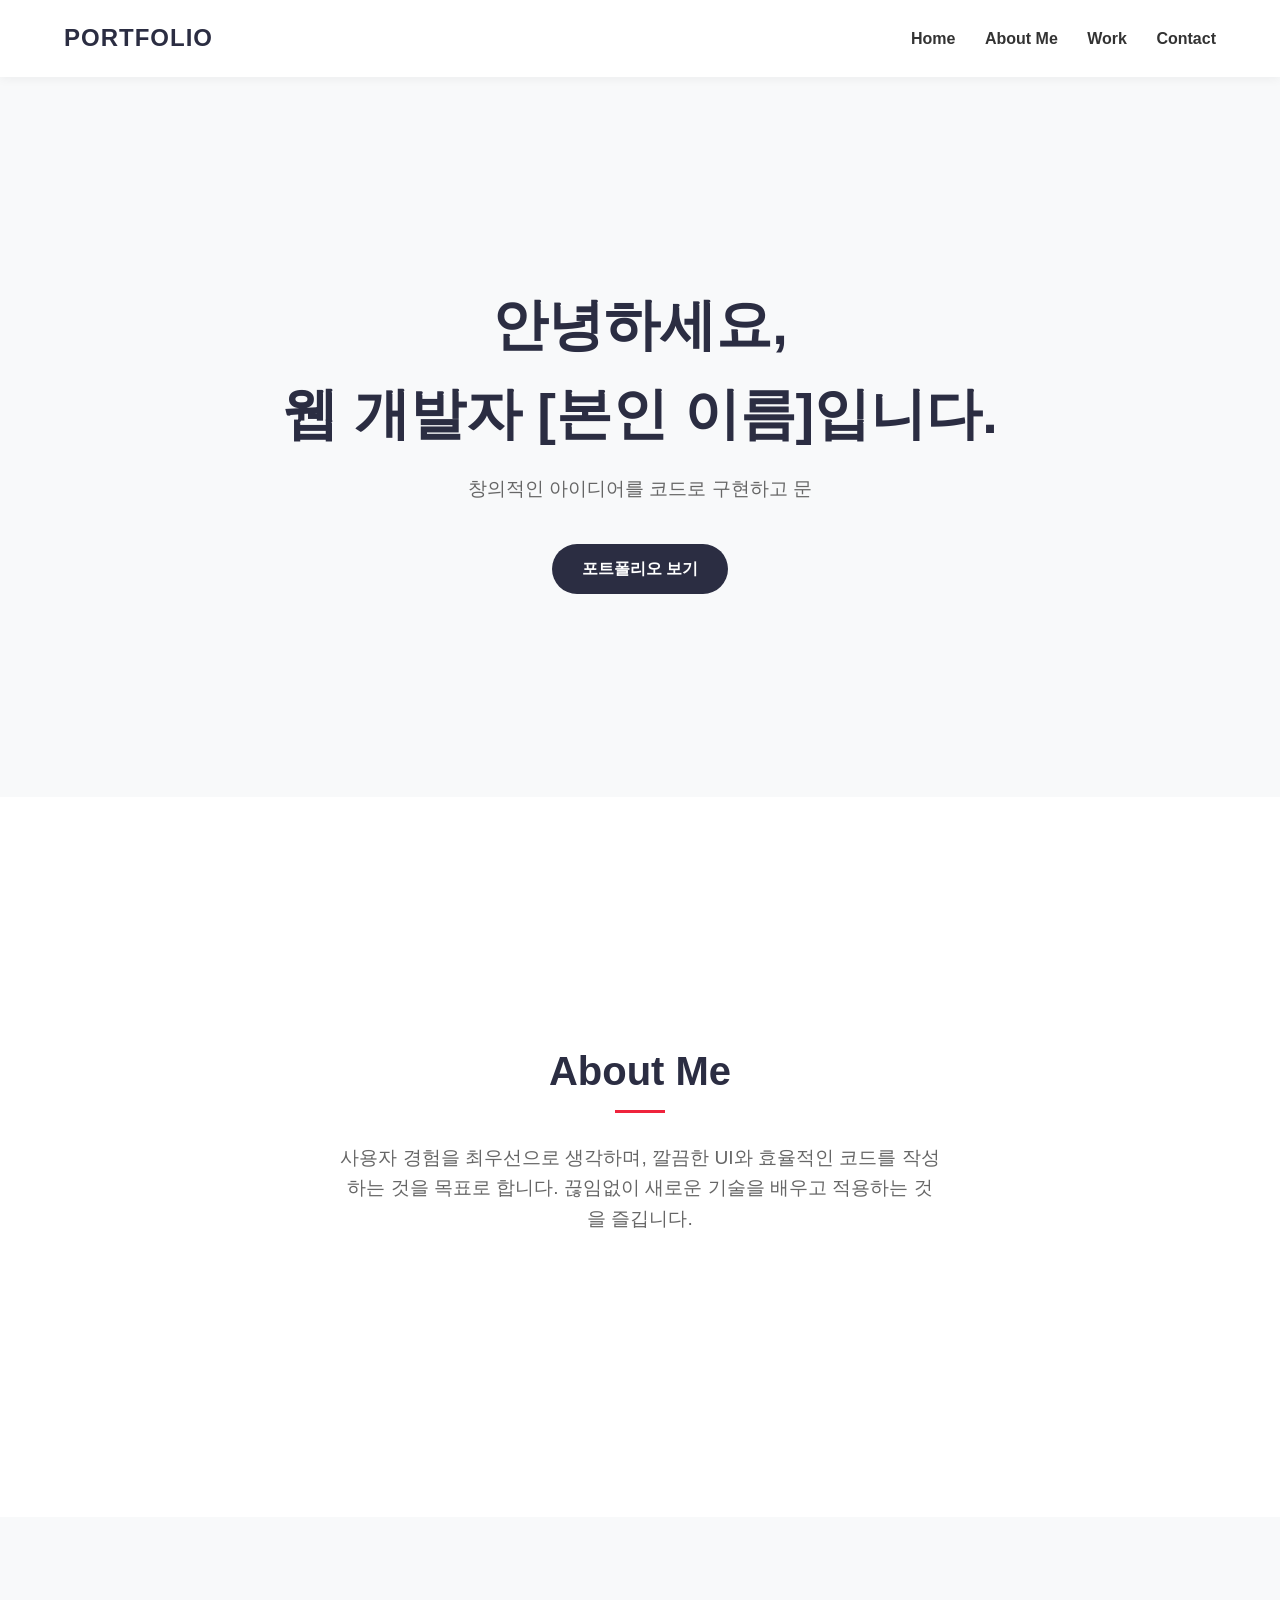
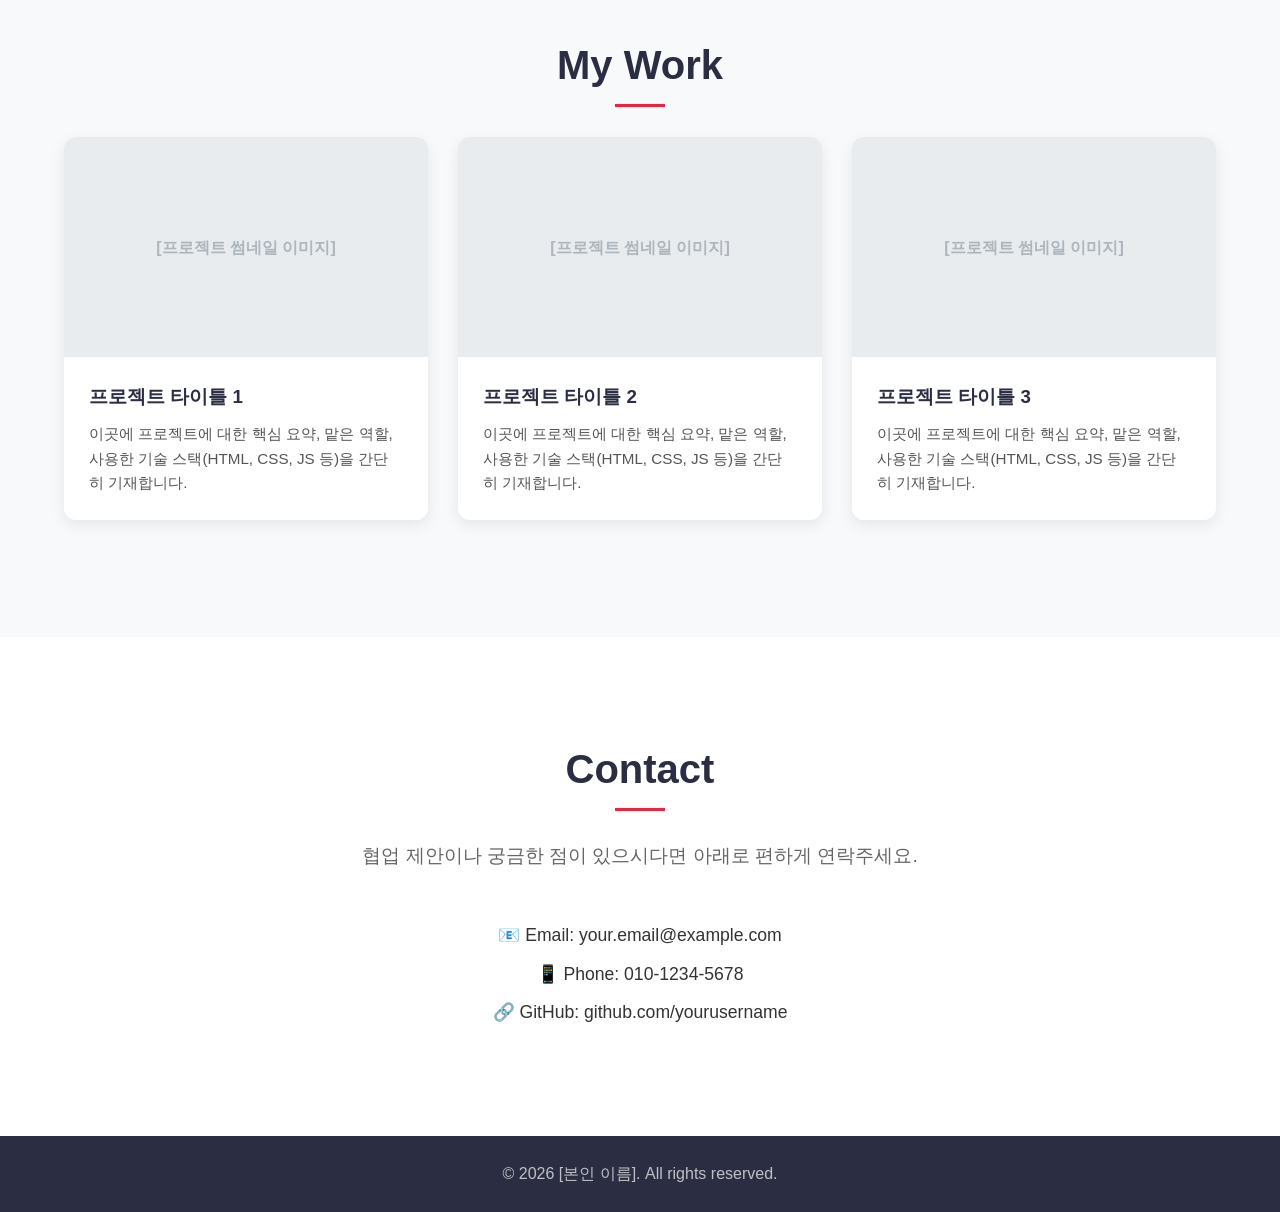
==== index.html @ bce21166 "Create index.html" ====
<!DOCTYPE html>
<html lang="ko">
<head>
    <meta charset="UTF-8">
    <meta name="viewport" content="width=device-width, initial-scale=1.0">
    <title>웹 포트폴리오</title>
    
    <style>
        /* 기본 설정 및 색상 변수 */
        :root {
            --primary-color: #2b2d42;
            --secondary-color: #8d99ae;
            --accent-color: #ef233c;
            --bg-color: #f8f9fa;
            --text-color: #333;
        }

        * {
            box-sizing: border-box;
            margin: 0;
            padding: 0;
        }

        body { 
            font-family: 'Helvetica Neue', Arial, sans-serif; 
            background-color: var(--bg-color); 
            color: var(--text-color); 
            line-height: 1.6; 
        }

        html { 
            /* 부드러운 스크롤 효과 */
            scroll-behavior: smooth; 
        }

        /* 네비게이션 바 (상단 고정) */
        header { 
            background: white; 
            padding: 1.2rem 5%; 
            display: flex; 
            justify-content: space-between; 
            align-items: center; 
            box-shadow: 0 2px 10px rgba(0,0,0,0.05); 
            position: sticky; 
            top: 0; 
            z-index: 1000; 
        }

        .logo { 
            font-size: 1.5rem; 
            font-weight: 800; 
            color: var(--primary-color); 
            text-decoration: none; 
            letter-spacing: 1px;
        }

        nav a { 
            margin-left: 25px; 
            text-decoration: none; 
            color: var(--text-color); 
            font-weight: 600; 
            transition: color 0.3s ease; 
        }

        nav a:hover { 
            color: var(--accent-color); 
        }

        /* 섹션 공통 스타일 */
        section { 
            padding: 100px 5%; 
            min-height: 80vh; 
            display: flex; 
            flex-direction: column; 
            justify-content: center; 
            align-items: center; 
            text-align: center; 
        }

        h1 { font-size: 3.5rem; margin-bottom: 15px; color: var(--primary-color); }
        h2 { font-size: 2.5rem; margin-bottom: 40px; color: var(--primary-color); position: relative;}
        h2::after {
            content: '';
            width: 50px;
            height: 3px;
            background: var(--accent-color);
            position: absolute;
            bottom: -10px;
            left: 50%;
            transform: translateX(-50%);
        }

        .subtitle { 
            font-size: 1.2rem; 
            color: #666; 
            max-width: 600px; 
            margin-bottom: 40px; 
        }

        /* 버튼 스타일 */
        .btn { 
            display: inline-block; 
            padding: 12px 30px; 
            background: var(--primary-color); 
            color: white; 
            text-decoration: none; 
            border-radius: 50px; 
            font-weight: bold;
            transition: background 0.3s, transform 0.2s; 
        }

        .btn:hover { 
            background: var(--accent-color); 
            transform: translateY(-3px);
        }

        /* 포트폴리오 갤러리 그리드 */
        .grid { 
            display: grid; 
            grid-template-columns: repeat(auto-fit, minmax(300px, 1fr)); 
            gap: 30px; 
            width: 100%; 
            max-width: 1200px; 
        }

        .card { 
            background: white; 
            border-radius: 12px; 
            overflow: hidden; 
            box-shadow: 0 5px 15px rgba(0,0,0,0.08); 
            transition: transform 0.3s ease, box-shadow 0.3s ease; 
            text-align: left;
        }

        .card:hover { 
            transform: translateY(-10px); 
            box-shadow: 0 10px 25px rgba(0,0,0,0.15);
        }

        .card-img-placeholder { 
            background: #e9ecef; 
            height: 220px; 
            display: flex; 
            align-items: center; 
            justify-content: center; 
            color: #adb5bd;
            font-weight: bold;
        }

        .card-content { padding: 25px; }
        .card-content h3 { margin-bottom: 10px; color: var(--primary-color); }
        .card-content p { font-size: 0.95rem; color: #555; }

        /* 연락처 및 푸터 */
        .contact-info p { margin: 10px 0; font-size: 1.1rem; }
        footer { 
            text-align: center; 
            padding: 25px; 
            background: var(--primary-color); 
            color: rgba(255,255,255,0.7); 
        }

        /* 반응형 모바일 화면 처리 */
        @media (max-width: 768px) {
            nav { display: none; /* 모바일에서는 간단히 숨김 처리 */ }
            h1 { font-size: 2.5rem; }
        }
    </style>
</head>
<body>

    <header>
        <a href="#" class="logo">PORTFOLIO</a>
        <nav>
            <a href="#home">Home</a>
            <a href="#about">About Me</a>
            <a href="#projects">Work</a>
            <a href="#contact">Contact</a>
        </nav>
    </header>

    <main>
        <section id="home">
            <h1>안녕하세요, <br>웹 개발자 <b>[본인 이름]</b>입니다.</h1>
            <p class="subtitle" id="typewriter"></p>
            <a href="#projects" class="btn">포트폴리오 보기</a>
        </section>

        <section id="about" style="background-color: white;">
            <h2>About Me</h2>
            <p class="subtitle">사용자 경험을 최우선으로 생각하며, 깔끔한 UI와 효율적인 코드를 작성하는 것을 목표로 합니다. 끊임없이 새로운 기술을 배우고 적용하는 것을 즐깁니다.</p>
        </section>

        <section id="projects">
            <h2>My Work</h2>
            <div class="grid">
                
                <div class="card">
                    <div class="card-img-placeholder">[프로젝트 썸네일 이미지]</div>
                    <div class="card-content">
                        <h3>프로젝트 타이틀 1</h3>
                        <p>이곳에 프로젝트에 대한 핵심 요약, 맡은 역할, 사용한 기술 스택(HTML, CSS, JS 등)을 간단히 기재합니다.</p>
                    </div>
                </div>

                <div class="card">
                    <div class="card-img-placeholder">[프로젝트 썸네일 이미지]</div>
                    <div class="card-content">
                        <h3>프로젝트 타이틀 2</h3>
                        <p>이곳에 프로젝트에 대한 핵심 요약, 맡은 역할, 사용한 기술 스택(HTML, CSS, JS 등)을 간단히 기재합니다.</p>
                    </div>
                </div>

                <div class="card">
                    <div class="card-img-placeholder">[프로젝트 썸네일 이미지]</div>
                    <div class="card-content">
                        <h3>프로젝트 타이틀 3</h3>
                        <p>이곳에 프로젝트에 대한 핵심 요약, 맡은 역할, 사용한 기술 스택(HTML, CSS, JS 등)을 간단히 기재합니다.</p>
                    </div>
                </div>

            </div>
        </section>

        <section id="contact" style="background-color: white; min-height: 50vh;">
            <h2>Contact</h2>
            <p class="subtitle">협업 제안이나 궁금한 점이 있으시다면 아래로 편하게 연락주세요.</p>
            <div class="contact-info">
                <p>📧 Email: your.email@example.com</p>
                <p>📱 Phone: 010-1234-5678</p>
                <p>🔗 GitHub: github.com/yourusername</p>
            </div>
        </section>
    </main>

    <footer>
        <p>&copy; 2026 [본인 이름]. All rights reserved.</p>
    </footer>

    <script>
        // 메인 화면 타이핑 애니메이션 효과
        const textToType = "창의적인 아이디어를 코드로 구현하고 문제를 해결합니다.";
        const typewriterElement = document.getElementById("typewriter");
        let charIndex = 0;
        const typingSpeed = 80; // 타이핑 속도 (밀리초)
        
        function typeWriter() {
            if (charIndex < textToType.length) {
                typewriterElement.innerHTML += textToType.charAt(charIndex);
                charIndex++;
                setTimeout(typeWriter, typingSpeed);
            }
        }
        
        // 브라우저 렌더링이 완료되면 애니메이션 시작
        window.onload = () => {
            typeWriter();
        };
    </script>

</body>
</html>
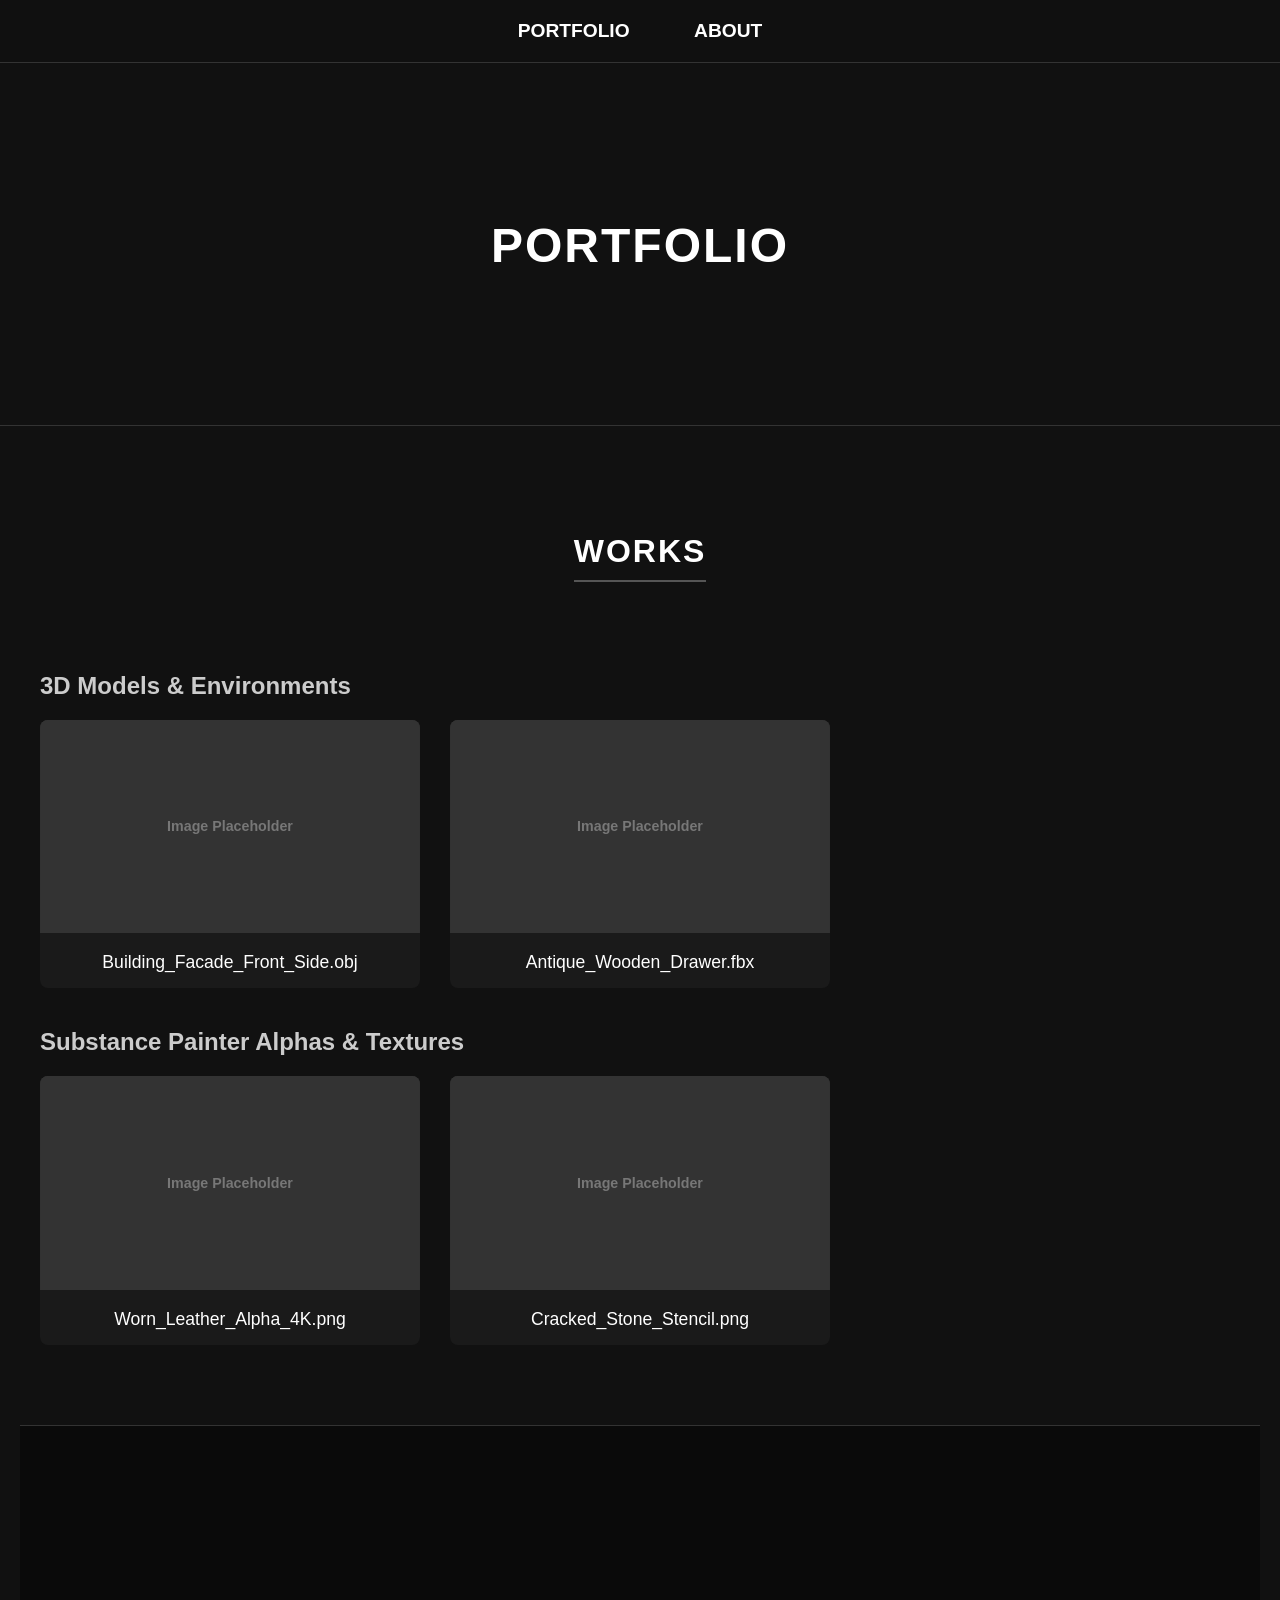
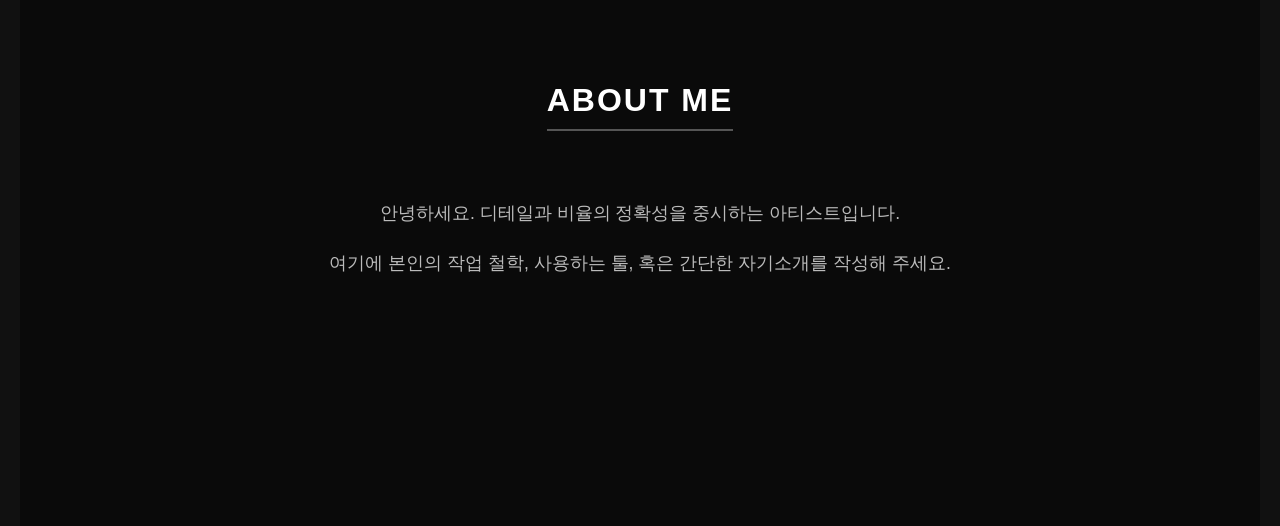
==== commit f8fadf1c: "Update index.html" ====
--- a/index.html
+++ b/index.html
@@ -3,260 +3,220 @@
 <head>
     <meta charset="UTF-8">
     <meta name="viewport" content="width=device-width, initial-scale=1.0">
-    <title>웹 포트폴리오</title>
-    
+    <title>My Portfolio</title>
     <style>
-        /* 기본 설정 및 색상 변수 */
-        :root {
-            --primary-color: #2b2d42;
-            --secondary-color: #8d99ae;
-            --accent-color: #ef233c;
-            --bg-color: #f8f9fa;
-            --text-color: #333;
-        }
-
-        * {
-            box-sizing: border-box;
+        /* 기본 설정 및 부드러운 스크롤 */
+        html {
+            scroll-behavior: smooth;
+        }
+        
+        body {
             margin: 0;
             padding: 0;
-        }
-
-        body { 
-            font-family: 'Helvetica Neue', Arial, sans-serif; 
-            background-color: var(--bg-color); 
-            color: var(--text-color); 
-            line-height: 1.6; 
-        }
-
-        html { 
-            /* 부드러운 스크롤 효과 */
-            scroll-behavior: smooth; 
-        }
-
-        /* 네비게이션 바 (상단 고정) */
-        header { 
-            background: white; 
-            padding: 1.2rem 5%; 
-            display: flex; 
-            justify-content: space-between; 
-            align-items: center; 
-            box-shadow: 0 2px 10px rgba(0,0,0,0.05); 
-            position: sticky; 
-            top: 0; 
-            z-index: 1000; 
-        }
-
-        .logo { 
-            font-size: 1.5rem; 
-            font-weight: 800; 
-            color: var(--primary-color); 
-            text-decoration: none; 
-            letter-spacing: 1px;
-        }
-
-        nav a { 
-            margin-left: 25px; 
-            text-decoration: none; 
-            color: var(--text-color); 
-            font-weight: 600; 
-            transition: color 0.3s ease; 
-        }
-
-        nav a:hover { 
-            color: var(--accent-color); 
+            background-color: #111111; /* 어두운 검정색 배경 */
+            color: #ffffff; /* 흰색 텍스트 */
+            font-family: 'Helvetica Neue', Arial, sans-serif;
+        }
+
+        /* 5. 최상단 네비게이션 (바로가기 버튼) */
+        nav {
+            position: fixed;
+            top: 0;
+            width: 100%;
+            background-color: rgba(17, 17, 17, 0.95);
+            padding: 20px 0;
+            text-align: center;
+            z-index: 1000;
+            border-bottom: 1px solid #333;
+        }
+
+        nav a {
+            color: #ffffff;
+            text-decoration: none;
+            margin: 0 30px;
+            font-size: 1.2rem;
+            font-weight: bold;
+            transition: color 0.3s;
+        }
+
+        nav a:hover {
+            color: #aaaaaa;
+        }
+
+        /* 5. 페이지 배너 */
+        .banner {
+            margin-top: 65px; /* 네비게이션 바 높이만큼 여백 */
+            height: 40vh; /* 화면 높이의 40% */
+            background-color: #222;
+            background-image: linear-gradient(rgba(0,0,0,0.5), rgba(0,0,0,0.5)), url('banner-placeholder.jpg');
+            background-size: cover;
+            background-position: center;
+            display: flex;
+            align-items: center;
+            justify-content: center;
+            border-bottom: 1px solid #333;
+        }
+
+        .banner h1 {
+            font-size: 3rem;
+            letter-spacing: 2px;
         }
 
         /* 섹션 공통 스타일 */
-        section { 
-            padding: 100px 5%; 
-            min-height: 80vh; 
-            display: flex; 
-            flex-direction: column; 
-            justify-content: center; 
-            align-items: center; 
-            text-align: center; 
-        }
-
-        h1 { font-size: 3.5rem; margin-bottom: 15px; color: var(--primary-color); }
-        h2 { font-size: 2.5rem; margin-bottom: 40px; color: var(--primary-color); position: relative;}
-        h2::after {
-            content: '';
-            width: 50px;
-            height: 3px;
-            background: var(--accent-color);
-            position: absolute;
-            bottom: -10px;
-            left: 50%;
-            transform: translateX(-50%);
-        }
-
-        .subtitle { 
-            font-size: 1.2rem; 
-            color: #666; 
-            max-width: 600px; 
-            margin-bottom: 40px; 
-        }
-
-        /* 버튼 스타일 */
-        .btn { 
-            display: inline-block; 
-            padding: 12px 30px; 
-            background: var(--primary-color); 
-            color: white; 
-            text-decoration: none; 
-            border-radius: 50px; 
-            font-weight: bold;
-            transition: background 0.3s, transform 0.2s; 
-        }
-
-        .btn:hover { 
-            background: var(--accent-color); 
-            transform: translateY(-3px);
-        }
-
-        /* 포트폴리오 갤러리 그리드 */
-        .grid { 
-            display: grid; 
-            grid-template-columns: repeat(auto-fit, minmax(300px, 1fr)); 
-            gap: 30px; 
-            width: 100%; 
-            max-width: 1200px; 
-        }
-
-        .card { 
-            background: white; 
-            border-radius: 12px; 
-            overflow: hidden; 
-            box-shadow: 0 5px 15px rgba(0,0,0,0.08); 
-            transition: transform 0.3s ease, box-shadow 0.3s ease; 
-            text-align: left;
-        }
-
-        .card:hover { 
-            transform: translateY(-10px); 
-            box-shadow: 0 10px 25px rgba(0,0,0,0.15);
-        }
-
-        .card-img-placeholder { 
-            background: #e9ecef; 
-            height: 220px; 
-            display: flex; 
-            align-items: center; 
-            justify-content: center; 
-            color: #adb5bd;
-            font-weight: bold;
-        }
-
-        .card-content { padding: 25px; }
-        .card-content h3 { margin-bottom: 10px; color: var(--primary-color); }
-        .card-content p { font-size: 0.95rem; color: #555; }
-
-        /* 연락처 및 푸터 */
-        .contact-info p { margin: 10px 0; font-size: 1.1rem; }
-        footer { 
-            text-align: center; 
-            padding: 25px; 
-            background: var(--primary-color); 
-            color: rgba(255,255,255,0.7); 
-        }
-
-        /* 반응형 모바일 화면 처리 */
-        @media (max-width: 768px) {
-            nav { display: none; /* 모바일에서는 간단히 숨김 처리 */ }
-            h1 { font-size: 2.5rem; }
-        }
+        section {
+            padding: 80px 20px;
+            max-width: 1200px;
+            margin: 0 auto;
+        }
+
+        .section-title {
+            text-align: center;
+            font-size: 2rem;
+            margin-bottom: 50px;
+            text-transform: uppercase;
+            letter-spacing: 2px;
+            border-bottom: 2px solid #555;
+            display: inline-block;
+            padding-bottom: 10px;
+        }
+
+        .text-center {
+            text-align: center;
+        }
+
+        /* 4. 포트폴리오 세부 카테고리 및 그리드 */
+        .category-title {
+            font-size: 1.5rem;
+            margin: 40px 0 20px 0;
+            color: #cccccc;
+        }
+
+        .portfolio-grid {
+            display: grid;
+            grid-template-columns: repeat(auto-fill, minmax(300px, 1fr));
+            gap: 30px;
+        }
+
+        /* 썸네일 카드 스타일 */
+        .portfolio-item {
+            background-color: #1a1a1a;
+            border-radius: 8px;
+            overflow: hidden;
+            transition: transform 0.3s ease, box-shadow 0.3s ease;
+            text-decoration: none;
+            color: #fff;
+            display: block;
+        }
+
+        .portfolio-item:hover {
+            transform: translateY(-10px);
+            box-shadow: 0 10px 20px rgba(0, 0, 0, 0.5);
+        }
+
+        .thumbnail {
+            width: 100%;
+            aspect-ratio: 16 / 9; /* 이미지 비율 유지 */
+            background-color: #333;
+            object-fit: cover;
+        }
+
+        .file-info {
+            padding: 15px;
+            text-align: center;
+        }
+
+        .file-name {
+            margin: 0;
+            font-size: 1.1rem;
+            font-weight: 500;
+        }
+
+        /* 3. ABOUT 섹션 (화면 하단) */
+        #about {
+            min-height: 60vh;
+            display: flex;
+            flex-direction: column;
+            justify-content: center;
+            align-items: center;
+            border-top: 1px solid #333;
+            background-color: #0a0a0a;
+        }
+
+        .about-content {
+            max-width: 800px;
+            line-height: 1.8;
+            font-size: 1.1rem;
+            text-align: center;
+            color: #bbbbbb;
+        }
+
     </style>
 </head>
 <body>
 
-    <header>
-        <a href="#" class="logo">PORTFOLIO</a>
-        <nav>
-            <a href="#home">Home</a>
-            <a href="#about">About Me</a>
-            <a href="#projects">Work</a>
-            <a href="#contact">Contact</a>
-        </nav>
+    <nav>
+        <a href="#portfolio">PORTFOLIO</a>
+        <a href="#about">ABOUT</a>
+    </nav>
+
+    <header class="banner">
+        <h1>PORTFOLIO</h1>
     </header>
 
     <main>
-        <section id="home">
-            <h1>안녕하세요, <br>웹 개발자 <b>[본인 이름]</b>입니다.</h1>
-            <p class="subtitle" id="typewriter"></p>
-            <a href="#projects" class="btn">포트폴리오 보기</a>
+        <section id="portfolio">
+            <div class="text-center">
+                <h2 class="section-title">Works</h2>
+            </div>
+
+            <h3 class="category-title">3D Models & Environments</h3>
+            <div class="portfolio-grid">
+                <a href="detail_1.html" class="portfolio-item">
+                    <img src="thumb1.jpg" alt="Building Facade" class="thumbnail" onerror="this.src='data:image/svg+xml;charset=UTF-8,%3Csvg%20xmlns%3D%22http%3A%2F%2Fwww.w3.org%2F2000%2Fsvg%22%20width%3D%22100%25%22%20height%3D%22100%25%22%20viewBox%3D%220%200%20800%20450%22%3E%3Crect%20fill%3D%22%23333%22%20width%3D%22800%22%20height%3D%22450%22%2F%3E%3Ctext%20fill%3D%22%23777%22%20font-family%3D%22sans-serif%22%20font-size%3D%2230%22%20dy%3D%2210.5%22%20font-weight%3D%22bold%22%20x%3D%2250%25%22%20y%3D%2250%25%22%20text-anchor%3D%22middle%22%3EImage%20Placeholder%3C%2Ftext%3E%3C%2Fsvg%3E'">
+                    <div class="file-info">
+                        <p class="file-name">Building_Facade_Front_Side.obj</p>
+                    </div>
+                </a>
+                
+                <a href="detail_2.html" class="portfolio-item">
+                    <img src="thumb2.jpg" alt="Antique Furniture" class="thumbnail" onerror="this.src='data:image/svg+xml;charset=UTF-8,%3Csvg%20xmlns%3D%22http%3A%2F%2Fwww.w3.org%2F2000%2Fsvg%22%20width%3D%22100%25%22%20height%3D%22100%25%22%20viewBox%3D%220%200%20800%20450%22%3E%3Crect%20fill%3D%22%23333%22%20width%3D%22800%22%20height%3D%22450%22%2F%3E%3Ctext%20fill%3D%22%23777%22%20font-family%3D%22sans-serif%22%20font-size%3D%2230%22%20dy%3D%2210.5%22%20font-weight%3D%22bold%22%20x%3D%2250%25%22%20y%3D%2250%25%22%20text-anchor%3D%22middle%22%3EImage%20Placeholder%3C%2Ftext%3E%3C%2Fsvg%3E'">
+                    <div class="file-info">
+                        <p class="file-name">Antique_Wooden_Drawer.fbx</p>
+                    </div>
+                </a>
+            </div>
+
+            <h3 class="category-title">Substance Painter Alphas & Textures</h3>
+            <div class="portfolio-grid">
+                <a href="detail_3.html" class="portfolio-item">
+                    <img src="thumb3.jpg" alt="Leather Texture" class="thumbnail" onerror="this.src='data:image/svg+xml;charset=UTF-8,%3Csvg%20xmlns%3D%22http%3A%2F%2Fwww.w3.org%2F2000%2Fsvg%22%20width%3D%22100%25%22%20height%3D%22100%25%22%20viewBox%3D%220%200%20800%20450%22%3E%3Crect%20fill%3D%22%23333%22%20width%3D%22800%22%20height%3D%22450%22%2F%3E%3Ctext%20fill%3D%22%23777%22%20font-family%3D%22sans-serif%22%20font-size%3D%2230%22%20dy%3D%2210.5%22%20font-weight%3D%22bold%22%20x%3D%2250%25%22%20y%3D%2250%25%22%20text-anchor%3D%22middle%22%3EImage%20Placeholder%3C%2Ftext%3E%3C%2Fsvg%3E'">
+                    <div class="file-info">
+                        <p class="file-name">Worn_Leather_Alpha_4K.png</p>
+                    </div>
+                </a>
+
+                <a href="detail_4.html" class="portfolio-item">
+                    <img src="thumb4.jpg" alt="Stone Texture" class="thumbnail" onerror="this.src='data:image/svg+xml;charset=UTF-8,%3Csvg%20xmlns%3D%22http%3A%2F%2Fwww.w3.org%2F2000%2Fsvg%22%20width%3D%22100%25%22%20height%3D%22100%25%22%20viewBox%3D%220%200%20800%20450%22%3E%3Crect%20fill%3D%22%23333%22%20width%3D%22800%22%20height%3D%22450%22%2F%3E%3Ctext%20fill%3D%22%23777%22%20font-family%3D%22sans-serif%22%20font-size%3D%2230%22%20dy%3D%2210.5%22%20font-weight%3D%22bold%22%20x%3D%2250%25%22%20y%3D%2250%25%22%20text-anchor%3D%22middle%22%3EImage%20Placeholder%3C%2Ftext%3E%3C%2Fsvg%3E'">
+                    <div class="file-info">
+                        <p class="file-name">Cracked_Stone_Stencil.png</p>
+                    </div>
+                </a>
+            </div>
         </section>
 
-        <section id="about" style="background-color: white;">
-            <h2>About Me</h2>
-            <p class="subtitle">사용자 경험을 최우선으로 생각하며, 깔끔한 UI와 효율적인 코드를 작성하는 것을 목표로 합니다. 끊임없이 새로운 기술을 배우고 적용하는 것을 즐깁니다.</p>
-        </section>
-
-        <section id="projects">
-            <h2>My Work</h2>
-            <div class="grid">
-                
-                <div class="card">
-                    <div class="card-img-placeholder">[프로젝트 썸네일 이미지]</div>
-                    <div class="card-content">
-                        <h3>프로젝트 타이틀 1</h3>
-                        <p>이곳에 프로젝트에 대한 핵심 요약, 맡은 역할, 사용한 기술 스택(HTML, CSS, JS 등)을 간단히 기재합니다.</p>
-                    </div>
-                </div>
-
-                <div class="card">
-                    <div class="card-img-placeholder">[프로젝트 썸네일 이미지]</div>
-                    <div class="card-content">
-                        <h3>프로젝트 타이틀 2</h3>
-                        <p>이곳에 프로젝트에 대한 핵심 요약, 맡은 역할, 사용한 기술 스택(HTML, CSS, JS 등)을 간단히 기재합니다.</p>
-                    </div>
-                </div>
-
-                <div class="card">
-                    <div class="card-img-placeholder">[프로젝트 썸네일 이미지]</div>
-                    <div class="card-content">
-                        <h3>프로젝트 타이틀 3</h3>
-                        <p>이곳에 프로젝트에 대한 핵심 요약, 맡은 역할, 사용한 기술 스택(HTML, CSS, JS 등)을 간단히 기재합니다.</p>
-                    </div>
-                </div>
-
-            </div>
-        </section>
-
-        <section id="contact" style="background-color: white; min-height: 50vh;">
-            <h2>Contact</h2>
-            <p class="subtitle">협업 제안이나 궁금한 점이 있으시다면 아래로 편하게 연락주세요.</p>
-            <div class="contact-info">
-                <p>📧 Email: your.email@example.com</p>
-                <p>📱 Phone: 010-1234-5678</p>
-                <p>🔗 GitHub: github.com/yourusername</p>
+        <section id="about">
+            <h2 class="section-title">About Me</h2>
+            <div class="about-content">
+                <p>안녕하세요. 디테일과 비율의 정확성을 중시하는 아티스트입니다.</p>
+                <p>여기에 본인의 작업 철학, 사용하는 툴, 혹은 간단한 자기소개를 작성해 주세요.</p>
             </div>
         </section>
     </main>
 
-    <footer>
-        <p>&copy; 2026 [본인 이름]. All rights reserved.</p>
-    </footer>
-
     <script>
-        // 메인 화면 타이핑 애니메이션 효과
-        const textToType = "창의적인 아이디어를 코드로 구현하고 문제를 해결합니다.";
-        const typewriterElement = document.getElementById("typewriter");
-        let charIndex = 0;
-        const typingSpeed = 80; // 타이핑 속도 (밀리초)
-        
-        function typeWriter() {
-            if (charIndex < textToType.length) {
-                typewriterElement.innerHTML += textToType.charAt(charIndex);
-                charIndex++;
-                setTimeout(typeWriter, typingSpeed);
-            }
-        }
-        
-        // 브라우저 렌더링이 완료되면 애니메이션 시작
-        window.onload = () => {
-            typeWriter();
-        };
+        // 현재는 CSS의 scroll-behavior: smooth 속성으로 부드러운 스크롤이 구현되어 있습니다.
+        // 추가적인 동적 효과가 필요할 경우 여기에 JS 코드를 작성할 수 있습니다.
+        console.log("포트폴리오 페이지가 로드되었습니다.");
     </script>
-
 </body>
 </html>
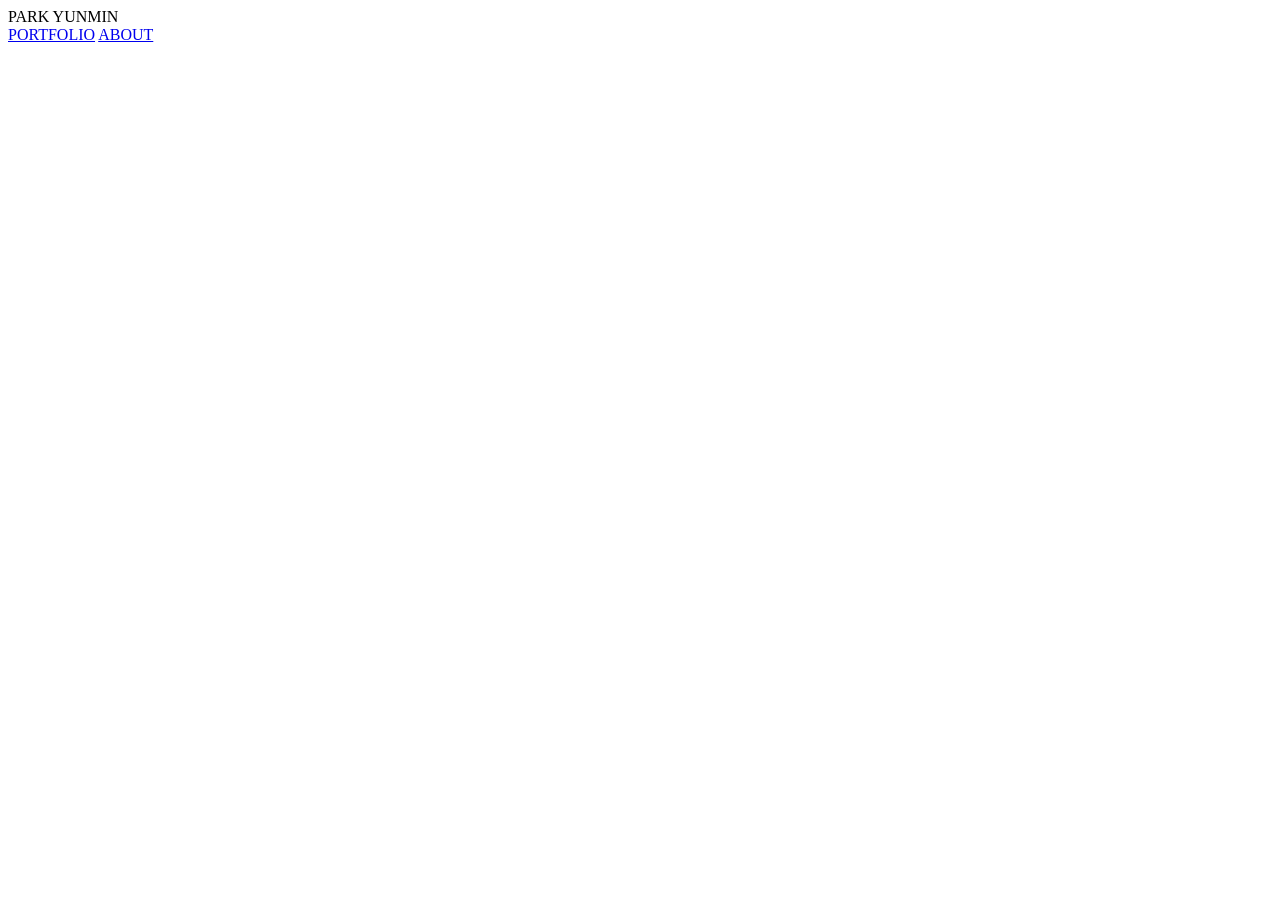
==== commit 8a5cbf09: "Update index.html" ====
--- a/index.html
+++ b/index.html
@@ -3,220 +3,33 @@
 <head>
     <meta charset="UTF-8">
     <meta name="viewport" content="width=device-width, initial-scale=1.0">
-    <title>My Portfolio</title>
-    <style>
-        /* 기본 설정 및 부드러운 스크롤 */
-        html {
-            scroll-behavior: smooth;
-        }
-        
-        body {
-            margin: 0;
-            padding: 0;
-            background-color: #111111; /* 어두운 검정색 배경 */
-            color: #ffffff; /* 흰색 텍스트 */
-            font-family: 'Helvetica Neue', Arial, sans-serif;
-        }
-
-        /* 5. 최상단 네비게이션 (바로가기 버튼) */
-        nav {
-            position: fixed;
-            top: 0;
-            width: 100%;
-            background-color: rgba(17, 17, 17, 0.95);
-            padding: 20px 0;
-            text-align: center;
-            z-index: 1000;
-            border-bottom: 1px solid #333;
-        }
-
-        nav a {
-            color: #ffffff;
-            text-decoration: none;
-            margin: 0 30px;
-            font-size: 1.2rem;
-            font-weight: bold;
-            transition: color 0.3s;
-        }
-
-        nav a:hover {
-            color: #aaaaaa;
-        }
-
-        /* 5. 페이지 배너 */
-        .banner {
-            margin-top: 65px; /* 네비게이션 바 높이만큼 여백 */
-            height: 40vh; /* 화면 높이의 40% */
-            background-color: #222;
-            background-image: linear-gradient(rgba(0,0,0,0.5), rgba(0,0,0,0.5)), url('banner-placeholder.jpg');
-            background-size: cover;
-            background-position: center;
-            display: flex;
-            align-items: center;
-            justify-content: center;
-            border-bottom: 1px solid #333;
-        }
-
-        .banner h1 {
-            font-size: 3rem;
-            letter-spacing: 2px;
-        }
-
-        /* 섹션 공통 스타일 */
-        section {
-            padding: 80px 20px;
-            max-width: 1200px;
-            margin: 0 auto;
-        }
-
-        .section-title {
-            text-align: center;
-            font-size: 2rem;
-            margin-bottom: 50px;
-            text-transform: uppercase;
-            letter-spacing: 2px;
-            border-bottom: 2px solid #555;
-            display: inline-block;
-            padding-bottom: 10px;
-        }
-
-        .text-center {
-            text-align: center;
-        }
-
-        /* 4. 포트폴리오 세부 카테고리 및 그리드 */
-        .category-title {
-            font-size: 1.5rem;
-            margin: 40px 0 20px 0;
-            color: #cccccc;
-        }
-
-        .portfolio-grid {
-            display: grid;
-            grid-template-columns: repeat(auto-fill, minmax(300px, 1fr));
-            gap: 30px;
-        }
-
-        /* 썸네일 카드 스타일 */
-        .portfolio-item {
-            background-color: #1a1a1a;
-            border-radius: 8px;
-            overflow: hidden;
-            transition: transform 0.3s ease, box-shadow 0.3s ease;
-            text-decoration: none;
-            color: #fff;
-            display: block;
-        }
-
-        .portfolio-item:hover {
-            transform: translateY(-10px);
-            box-shadow: 0 10px 20px rgba(0, 0, 0, 0.5);
-        }
-
-        .thumbnail {
-            width: 100%;
-            aspect-ratio: 16 / 9; /* 이미지 비율 유지 */
-            background-color: #333;
-            object-fit: cover;
-        }
-
-        .file-info {
-            padding: 15px;
-            text-align: center;
-        }
-
-        .file-name {
-            margin: 0;
-            font-size: 1.1rem;
-            font-weight: 500;
-        }
-
-        /* 3. ABOUT 섹션 (화면 하단) */
-        #about {
-            min-height: 60vh;
-            display: flex;
-            flex-direction: column;
-            justify-content: center;
-            align-items: center;
-            border-top: 1px solid #333;
-            background-color: #0a0a0a;
-        }
-
-        .about-content {
-            max-width: 800px;
-            line-height: 1.8;
-            font-size: 1.1rem;
-            text-align: center;
-            color: #bbbbbb;
-        }
-
-    </style>
+    <title>Park Yunmin | Portfolio</title>
+    <link rel="stylesheet" href="style.css">
+    <link href="https://fonts.googleapis.com/css2?family=Noto+Sans+KR:wght@300;400;500;700&display=swap" rel="stylesheet">
 </head>
 <body>
-
-    <nav>
-        <a href="#portfolio">PORTFOLIO</a>
-        <a href="#about">ABOUT</a>
-    </nav>
-
-    <header class="banner">
-        <h1>PORTFOLIO</h1>
+    <header>
+        <div class="logo">PARK YUNMIN</div>
+        <nav>
+            <a href="#portfolio" class="active">PORTFOLIO</a>
+            <a href="#about">ABOUT</a>
+        </nav>
     </header>
 
     <main>
-        <section id="portfolio">
-            <div class="text-center">
-                <h2 class="section-title">Works</h2>
-            </div>
-
-            <h3 class="category-title">3D Models & Environments</h3>
-            <div class="portfolio-grid">
-                <a href="detail_1.html" class="portfolio-item">
-                    <img src="thumb1.jpg" alt="Building Facade" class="thumbnail" onerror="this.src='data:image/svg+xml;charset=UTF-8,%3Csvg%20xmlns%3D%22http%3A%2F%2Fwww.w3.org%2F2000%2Fsvg%22%20width%3D%22100%25%22%20height%3D%22100%25%22%20viewBox%3D%220%200%20800%20450%22%3E%3Crect%20fill%3D%22%23333%22%20width%3D%22800%22%20height%3D%22450%22%2F%3E%3Ctext%20fill%3D%22%23777%22%20font-family%3D%22sans-serif%22%20font-size%3D%2230%22%20dy%3D%2210.5%22%20font-weight%3D%22bold%22%20x%3D%2250%25%22%20y%3D%2250%25%22%20text-anchor%3D%22middle%22%3EImage%20Placeholder%3C%2Ftext%3E%3C%2Fsvg%3E'">
-                    <div class="file-info">
-                        <p class="file-name">Building_Facade_Front_Side.obj</p>
-                    </div>
-                </a>
-                
-                <a href="detail_2.html" class="portfolio-item">
-                    <img src="thumb2.jpg" alt="Antique Furniture" class="thumbnail" onerror="this.src='data:image/svg+xml;charset=UTF-8,%3Csvg%20xmlns%3D%22http%3A%2F%2Fwww.w3.org%2F2000%2Fsvg%22%20width%3D%22100%25%22%20height%3D%22100%25%22%20viewBox%3D%220%200%20800%20450%22%3E%3Crect%20fill%3D%22%23333%22%20width%3D%22800%22%20height%3D%22450%22%2F%3E%3Ctext%20fill%3D%22%23777%22%20font-family%3D%22sans-serif%22%20font-size%3D%2230%22%20dy%3D%2210.5%22%20font-weight%3D%22bold%22%20x%3D%2250%25%22%20y%3D%2250%25%22%20text-anchor%3D%22middle%22%3EImage%20Placeholder%3C%2Ftext%3E%3C%2Fsvg%3E'">
-                    <div class="file-info">
-                        <p class="file-name">Antique_Wooden_Drawer.fbx</p>
-                    </div>
-                </a>
-            </div>
-
-            <h3 class="category-title">Substance Painter Alphas & Textures</h3>
-            <div class="portfolio-grid">
-                <a href="detail_3.html" class="portfolio-item">
-                    <img src="thumb3.jpg" alt="Leather Texture" class="thumbnail" onerror="this.src='data:image/svg+xml;charset=UTF-8,%3Csvg%20xmlns%3D%22http%3A%2F%2Fwww.w3.org%2F2000%2Fsvg%22%20width%3D%22100%25%22%20height%3D%22100%25%22%20viewBox%3D%220%200%20800%20450%22%3E%3Crect%20fill%3D%22%23333%22%20width%3D%22800%22%20height%3D%22450%22%2F%3E%3Ctext%20fill%3D%22%23777%22%20font-family%3D%22sans-serif%22%20font-size%3D%2230%22%20dy%3D%2210.5%22%20font-weight%3D%22bold%22%20x%3D%2250%25%22%20y%3D%2250%25%22%20text-anchor%3D%22middle%22%3EImage%20Placeholder%3C%2Ftext%3E%3C%2Fsvg%3E'">
-                    <div class="file-info">
-                        <p class="file-name">Worn_Leather_Alpha_4K.png</p>
-                    </div>
-                </a>
-
-                <a href="detail_4.html" class="portfolio-item">
-                    <img src="thumb4.jpg" alt="Stone Texture" class="thumbnail" onerror="this.src='data:image/svg+xml;charset=UTF-8,%3Csvg%20xmlns%3D%22http%3A%2F%2Fwww.w3.org%2F2000%2Fsvg%22%20width%3D%22100%25%22%20height%3D%22100%25%22%20viewBox%3D%220%200%20800%20450%22%3E%3Crect%20fill%3D%22%23333%22%20width%3D%22800%22%20height%3D%22450%22%2F%3E%3Ctext%20fill%3D%22%23777%22%20font-family%3D%22sans-serif%22%20font-size%3D%2230%22%20dy%3D%2210.5%22%20font-weight%3D%22bold%22%20x%3D%2250%25%22%20y%3D%2250%25%22%20text-anchor%3D%22middle%22%3EImage%20Placeholder%3C%2Ftext%3E%3C%2Fsvg%3E'">
-                    <div class="file-info">
-                        <p class="file-name">Cracked_Stone_Stencil.png</p>
-                    </div>
-                </a>
-            </div>
+        <section id="portfolio" class="content-section">
+            <div class="portfolio-grid" id="portfolio-grid">
+                </div>
         </section>
 
-        <section id="about">
-            <h2 class="section-title">About Me</h2>
+        <section id="about" class="content-section" style="display: none;">
             <div class="about-content">
-                <p>안녕하세요. 디테일과 비율의 정확성을 중시하는 아티스트입니다.</p>
-                <p>여기에 본인의 작업 철학, 사용하는 툴, 혹은 간단한 자기소개를 작성해 주세요.</p>
+                <h2>About Me</h2>
+                <p>여기에 본인의 소개글을 작성하세요.</p>
             </div>
         </section>
     </main>
 
-    <script>
-        // 현재는 CSS의 scroll-behavior: smooth 속성으로 부드러운 스크롤이 구현되어 있습니다.
-        // 추가적인 동적 효과가 필요할 경우 여기에 JS 코드를 작성할 수 있습니다.
-        console.log("포트폴리오 페이지가 로드되었습니다.");
-    </script>
+    <script src="app.js"></script>
 </body>
 </html>
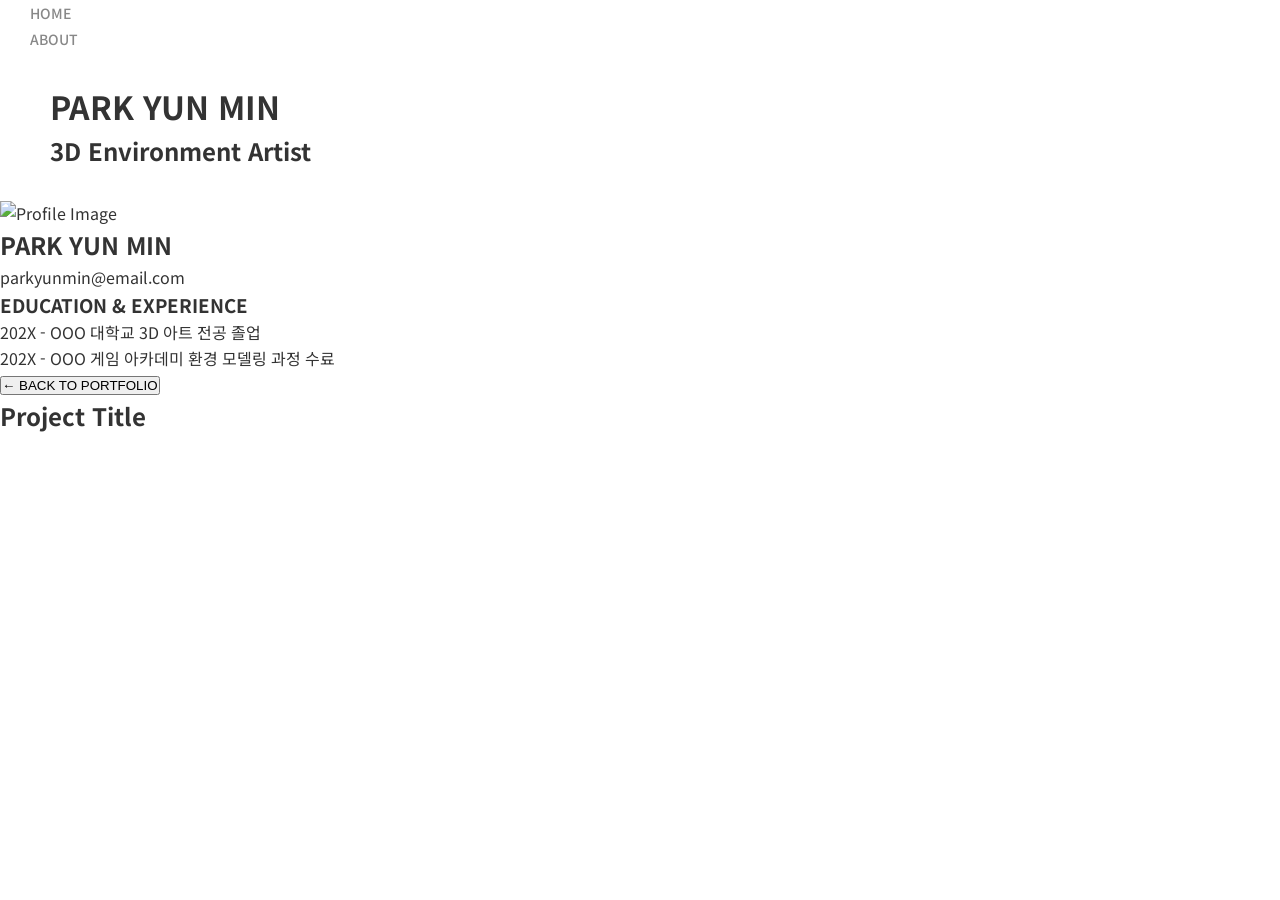
==== commit 34f95c33: "Update index.html" ====
--- a/index.html
+++ b/index.html
@@ -3,33 +3,63 @@
 <head>
     <meta charset="UTF-8">
     <meta name="viewport" content="width=device-width, initial-scale=1.0">
-    <title>Park Yunmin | Portfolio</title>
+    <title>PARK YUN MIN - Portfolio</title>
+    <link href="https://fonts.googleapis.com/css2?family=Orbitron:wght@700&family=Noto+Sans+KR:wght@300;400;700&display=swap" rel="stylesheet">
     <link rel="stylesheet" href="style.css">
-    <link href="https://fonts.googleapis.com/css2?family=Noto+Sans+KR:wght@300;400;500;700&display=swap" rel="stylesheet">
 </head>
 <body>
-    <header>
-        <div class="logo">PARK YUNMIN</div>
-        <nav>
-            <a href="#portfolio" class="active">PORTFOLIO</a>
-            <a href="#about">ABOUT</a>
-        </nav>
+
+    <nav class="navbar">
+        <ul>
+            <li><a href="#home">HOME</a></li>
+            <li><a href="#about">ABOUT</a></li>
+        </ul>
+    </nav>
+
+    <header id="home" class="hero">
+        <div class="hero-content">
+            <h1 class="title">PARK YUN MIN</h1>
+            <h2 class="subtitle">3D Environment Artist</h2>
+        </div>
+        <div class="wave-decoration"></div>
     </header>
 
     <main>
-        <section id="portfolio" class="content-section">
-            <div class="portfolio-grid" id="portfolio-grid">
+        <section id="portfolio" class="portfolio-section">
+            <div class="grid-container" id="portfolio-grid">
                 </div>
-        </section>
-
-        <section id="about" class="content-section" style="display: none;">
-            <div class="about-content">
-                <h2>About Me</h2>
-                <p>여기에 본인의 소개글을 작성하세요.</p>
-            </div>
         </section>
     </main>
 
-    <script src="app.js"></script>
+    <section id="about" class="about-section">
+        <div class="about-container">
+            <div class="about-top">
+                <div class="profile-img-container">
+                    <img src="images/profile.jpg" alt="Profile Image" id="profile-img">
+                </div>
+                <div class="profile-info">
+                    <h2>PARK YUN MIN</h2>
+                    <p class="email">parkyunmin@email.com</p> </div>
+            </div>
+            <div class="about-bottom">
+                <h3>EDUCATION & EXPERIENCE</h3>
+                <ul class="education-list">
+                    <li>202X - OOO 대학교 3D 아트 전공 졸업</li>
+                    <li>202X - OOO 게임 아카데미 환경 모델링 과정 수료</li>
+                    </ul>
+            </div>
+        </div>
+    </section>
+
+    <div id="detail-modal" class="modal hidden">
+        <div class="modal-header">
+            <button id="close-modal" class="close-btn">← BACK TO PORTFOLIO</button>
+            <h2 id="modal-title">Project Title</h2>
+        </div>
+        <div class="modal-body" id="detail-images-container">
+            </div>
+    </div>
+
+    <script src="script.js"></script>
 </body>
 </html>
--- a/style.css
+++ b/style.css
@@ -0,0 +1,90 @@
+/* 기본 초기화 및 폰트 설정 */
+* {
+    margin: 0;
+    padding: 0;
+    box-sizing: border-box;
+}
+
+body {
+    font-family: 'Noto Sans KR', sans-serif;
+    color: #333;
+    background-color: #ffffff;
+    line-height: 1.6;
+}
+
+/* 헤더 및 네비게이션 */
+header {
+    display: flex;
+    justify-content: space-between;
+    align-items: center;
+    padding: 30px 50px;
+    background-color: #fff;
+    position: sticky;
+    top: 0;
+    z-index: 1000;
+}
+
+.logo {
+    font-size: 24px;
+    font-weight: 700;
+    letter-spacing: 2px;
+}
+
+nav a {
+    text-decoration: none;
+    color: #888;
+    margin-left: 30px;
+    font-size: 14px;
+    font-weight: 500;
+    transition: color 0.3s ease;
+}
+
+nav a:hover, nav a.active {
+    color: #000;
+}
+
+/* 포트폴리오 그리드 레이아웃 */
+.content-section {
+    padding: 40px 50px;
+}
+
+.portfolio-grid {
+    display: grid;
+    grid-template-columns: repeat(auto-fill, minmax(300px, 1fr));
+    gap: 30px;
+}
+
+/* 개별 포트폴리오 아이템 */
+.portfolio-item {
+    cursor: pointer;
+    overflow: hidden;
+    position: relative;
+    background: #f4f4f4; /* 이미지 로딩 전 배경색 */
+}
+
+.portfolio-item img {
+    width: 100%;
+    height: 300px;
+    object-fit: cover;
+    display: block;
+    transition: transform 0.4s ease;
+}
+
+.portfolio-item:hover img {
+    transform: scale(1.05);
+}
+
+.portfolio-info {
+    padding: 15px 0;
+}
+
+.portfolio-info h3 {
+    font-size: 16px;
+    font-weight: 500;
+    margin-bottom: 5px;
+}
+
+.portfolio-info p {
+    font-size: 13px;
+    color: #777;
+}
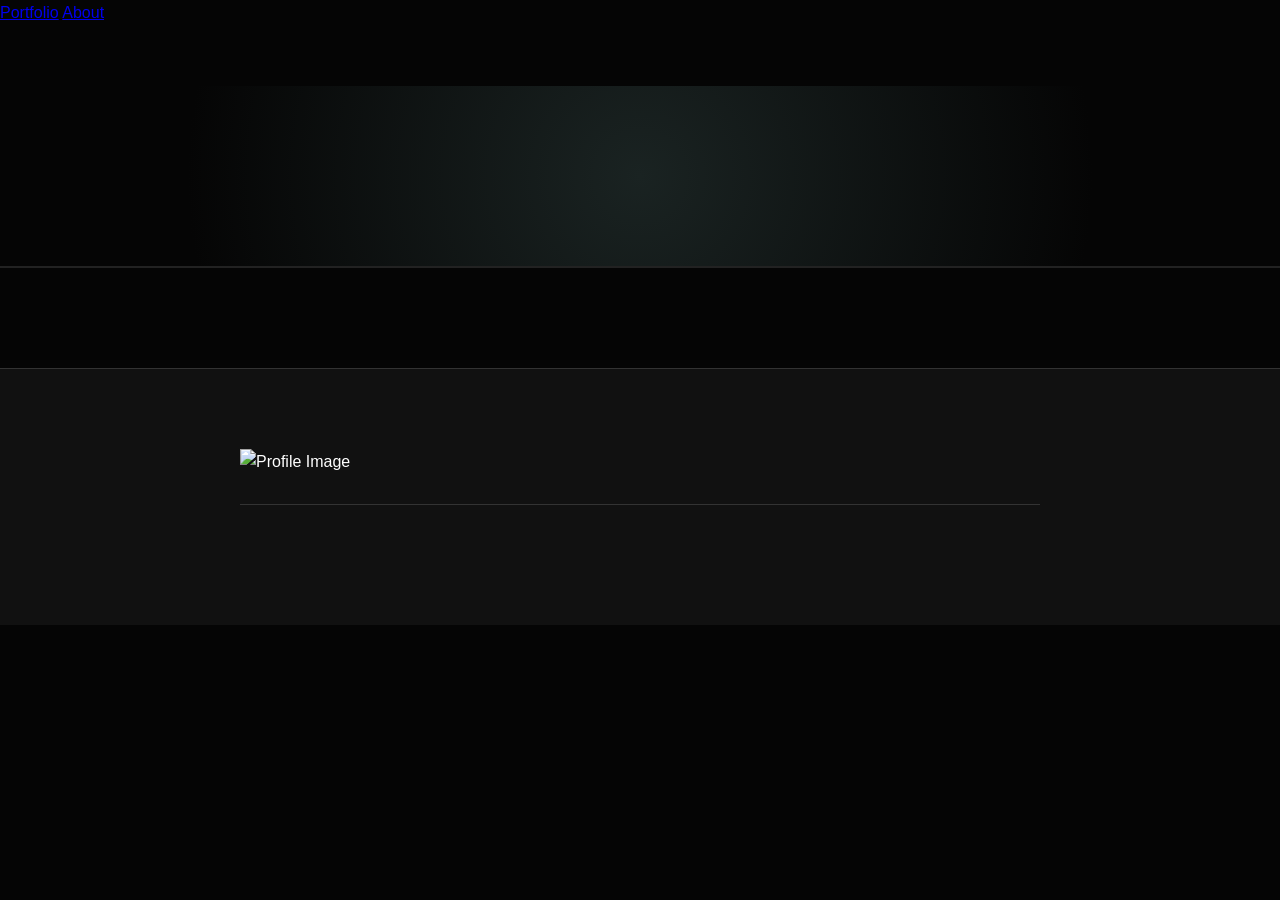
==== commit 4cc0949e: "Update index.html" ====
--- a/index.html
+++ b/index.html
@@ -3,63 +3,41 @@
 <head>
     <meta charset="UTF-8">
     <meta name="viewport" content="width=device-width, initial-scale=1.0">
-    <title>PARK YUN MIN - Portfolio</title>
-    <link href="https://fonts.googleapis.com/css2?family=Orbitron:wght@700&family=Noto+Sans+KR:wght@300;400;700&display=swap" rel="stylesheet">
+    <title>Portfolio</title>
     <link rel="stylesheet" href="style.css">
 </head>
 <body>
-
-    <nav class="navbar">
-        <ul>
-            <li><a href="#home">HOME</a></li>
-            <li><a href="#about">ABOUT</a></li>
-        </ul>
+    <nav class="top-nav">
+        <a href="index.html#portfolio">Portfolio</a>
+        <a href="index.html#about">About</a>
     </nav>
 
-    <header id="home" class="hero">
-        <div class="hero-content">
-            <h1 class="title">PARK YUN MIN</h1>
-            <h2 class="subtitle">3D Environment Artist</h2>
-        </div>
-        <div class="wave-decoration"></div>
+    <header class="hero">
+        <h1 id="hero-name"></h1>
+        <h2 id="hero-job"></h2>
     </header>
 
-    <main>
-        <section id="portfolio" class="portfolio-section">
-            <div class="grid-container" id="portfolio-grid">
-                </div>
-        </section>
-    </main>
+    <section id="portfolio" class="portfolio-section">
+        <div class="grid-container" id="portfolio-grid">
+            </div>
+    </section>
 
     <section id="about" class="about-section">
         <div class="about-container">
             <div class="about-top">
-                <div class="profile-img-container">
-                    <img src="images/profile.jpg" alt="Profile Image" id="profile-img">
+                <img id="about-image" src="" alt="Profile Image">
+                <div class="about-info">
+                    <h3 id="about-name"></h3>
+                    <p id="about-email"></p>
                 </div>
-                <div class="profile-info">
-                    <h2>PARK YUN MIN</h2>
-                    <p class="email">parkyunmin@email.com</p> </div>
             </div>
             <div class="about-bottom">
-                <h3>EDUCATION & EXPERIENCE</h3>
-                <ul class="education-list">
-                    <li>202X - OOO 대학교 3D 아트 전공 졸업</li>
-                    <li>202X - OOO 게임 아카데미 환경 모델링 과정 수료</li>
-                    </ul>
+                <p id="about-education"></p>
             </div>
         </div>
     </section>
 
-    <div id="detail-modal" class="modal hidden">
-        <div class="modal-header">
-            <button id="close-modal" class="close-btn">← BACK TO PORTFOLIO</button>
-            <h2 id="modal-title">Project Title</h2>
-        </div>
-        <div class="modal-body" id="detail-images-container">
-            </div>
-    </div>
-
+    <script src="data.js"></script>
     <script src="script.js"></script>
 </body>
 </html>
--- a/style.css
+++ b/style.css
@@ -1,4 +1,12 @@
-/* 기본 초기화 및 폰트 설정 */
+/* 기본 설정 및 변수 */
+:root {
+    --bg-color: #050505; /* 아주 어두운 검정 */
+    --text-color: #ffffff; /* 흰색 글씨 */
+    --accent-color: #E8E538; /* 예시 이미지의 노란색 폰트 색상 */
+    --gray-bg: #111111;
+    --border-color: #333333;
+}
+
 * {
     margin: 0;
     padding: 0;
@@ -6,85 +14,247 @@
 }
 
 body {
+    background-color: var(--bg-color);
+    color: var(--text-color);
     font-family: 'Noto Sans KR', sans-serif;
-    color: #333;
-    background-color: #ffffff;
     line-height: 1.6;
 }
 
-/* 헤더 및 네비게이션 */
-header {
-    display: flex;
-    justify-content: space-between;
-    align-items: center;
-    padding: 30px 50px;
-    background-color: #fff;
-    position: sticky;
+/* 네비게이션 */
+.navbar {
+    position: fixed;
     top: 0;
-    z-index: 1000;
-}
-
-.logo {
-    font-size: 24px;
-    font-weight: 700;
+    width: 100%;
+    background-color: rgba(5, 5, 5, 0.9);
+    padding: 15px 30px;
+    z-index: 100;
+    border-bottom: 1px solid var(--border-color);
+}
+
+.navbar ul {
+    list-style: none;
+    display: flex;
+    justify-content: flex-end;
+    gap: 30px;
+}
+
+.navbar a {
+    color: var(--text-color);
+    text-decoration: none;
+    font-size: 14px;
     letter-spacing: 2px;
-}
-
-nav a {
-    text-decoration: none;
-    color: #888;
-    margin-left: 30px;
-    font-size: 14px;
-    font-weight: 500;
-    transition: color 0.3s ease;
-}
-
-nav a:hover, nav a.active {
-    color: #000;
-}
-
-/* 포트폴리오 그리드 레이아웃 */
-.content-section {
-    padding: 40px 50px;
-}
-
-.portfolio-grid {
+    transition: color 0.3s;
+}
+
+.navbar a:hover {
+    color: var(--accent-color);
+}
+
+/* 헤더 (Hero Section) */
+.hero {
+    margin-top: 60px;
+    padding: 100px 20px 80px;
+    text-align: center;
+    background: radial-gradient(circle at center, #1a2322 0%, var(--bg-color) 70%);
+    position: relative;
+    border-bottom: 2px solid #222;
+}
+
+.hero-content {
+    position: relative;
+    z-index: 2;
+}
+
+.title {
+    font-family: 'Orbitron', sans-serif;
+    font-size: 3rem;
+    color: var(--accent-color);
+    letter-spacing: 5px;
+    margin-bottom: 10px;
+}
+
+.subtitle {
+    font-family: 'Noto Sans KR', sans-serif;
+    font-size: 1.2rem;
+    color: var(--accent-color);
+    font-weight: 300;
+    letter-spacing: 2px;
+}
+
+/* 포트폴리오 그리드 (3열 배치) */
+.portfolio-section {
+    padding: 50px 20px;
+    max-width: 1400px;
+    margin: 0 auto;
+}
+
+.grid-container {
     display: grid;
-    grid-template-columns: repeat(auto-fill, minmax(300px, 1fr));
-    gap: 30px;
-}
-
-/* 개별 포트폴리오 아이템 */
+    grid-template-columns: repeat(3, 1fr);
+    gap: 20px;
+}
+
 .portfolio-item {
     cursor: pointer;
     overflow: hidden;
+    background-color: var(--gray-bg);
+    border: 1px solid var(--border-color);
     position: relative;
-    background: #f4f4f4; /* 이미지 로딩 전 배경색 */
+    transition: transform 0.3s ease, border-color 0.3s ease;
+}
+
+.portfolio-item:hover {
+    transform: translateY(-5px);
+    border-color: var(--accent-color);
 }
 
 .portfolio-item img {
     width: 100%;
-    height: 300px;
+    height: 350px;
+    object-fit: cover; /* 이미지가 비율을 유지하며 칸에 꽉 차게 렌더링 */
+    display: block;
+    transition: opacity 0.3s ease;
+}
+
+.portfolio-item:hover img {
+    opacity: 0.8;
+}
+
+/* About 섹션 */
+.about-section {
+    padding: 80px 20px;
+    background-color: var(--gray-bg);
+    border-top: 1px solid var(--border-color);
+}
+
+.about-container {
+    max-width: 800px;
+    margin: 0 auto;
+}
+
+.about-top {
+    display: flex;
+    align-items: center;
+    gap: 40px;
+    margin-bottom: 40px;
+    padding-bottom: 30px;
+    border-bottom: 1px solid var(--border-color);
+}
+
+.profile-img-container img {
+    width: 180px;
+    height: 180px;
+    border-radius: 50%;
     object-fit: cover;
-    display: block;
-    transition: transform 0.4s ease;
-}
-
-.portfolio-item:hover img {
-    transform: scale(1.05);
-}
-
-.portfolio-info {
-    padding: 15px 0;
-}
-
-.portfolio-info h3 {
-    font-size: 16px;
-    font-weight: 500;
-    margin-bottom: 5px;
-}
-
-.portfolio-info p {
-    font-size: 13px;
-    color: #777;
-}
+    border: 2px solid var(--accent-color);
+}
+
+.profile-info h2 {
+    font-family: 'Orbitron', sans-serif;
+    font-size: 2rem;
+    color: var(--accent-color);
+    margin-bottom: 10px;
+}
+
+.profile-info .email {
+    font-size: 1.1rem;
+    color: #aaaaaa;
+}
+
+.about-bottom h3 {
+    font-size: 1.2rem;
+    color: var(--accent-color);
+    margin-bottom: 15px;
+    letter-spacing: 1px;
+}
+
+.education-list {
+    list-style: none;
+}
+
+.education-list li {
+    margin-bottom: 10px;
+    color: #dddddd;
+}
+
+/* 세부 페이지 (Modal Overlay) */
+.modal {
+    position: fixed;
+    top: 0;
+    left: 0;
+    width: 100%;
+    height: 100%;
+    background-color: var(--bg-color);
+    z-index: 1000;
+    display: flex;
+    flex-direction: column;
+    overflow-y: auto; /* 세로 스크롤 가능 */
+}
+
+.modal.hidden {
+    display: none;
+}
+
+.modal-header {
+    position: sticky;
+    top: 0;
+    background-color: rgba(5, 5, 5, 0.95);
+    padding: 20px 30px;
+    display: flex;
+    align-items: center;
+    border-bottom: 1px solid var(--border-color);
+    z-index: 10;
+}
+
+.close-btn {
+    background: none;
+    border: none;
+    color: var(--accent-color);
+    font-family: 'Orbitron', sans-serif;
+    font-size: 1rem;
+    cursor: pointer;
+    margin-right: 30px;
+    transition: color 0.3s;
+}
+
+.close-btn:hover {
+    color: #ffffff;
+}
+
+#modal-title {
+    font-family: 'Orbitron', sans-serif;
+    font-size: 1.5rem;
+    color: var(--text-color);
+}
+
+.modal-body {
+    display: flex;
+    flex-direction: column;
+    align-items: center;
+    padding: 40px 20px;
+    gap: 30px;
+}
+
+.modal-body img {
+    max-width: 1200px;
+    width: 100%;
+    height: auto;
+    border: 1px solid var(--border-color);
+}
+
+/* 반응형 모바일 최적화 */
+@media (max-width: 1024px) {
+    .grid-container {
+        grid-template-columns: repeat(2, 1fr);
+    }
+}
+
+@media (max-width: 768px) {
+    .grid-container {
+        grid-template-columns: 1fr;
+    }
+    .about-top {
+        flex-direction: column;
+        text-align: center;
+    }
+}
